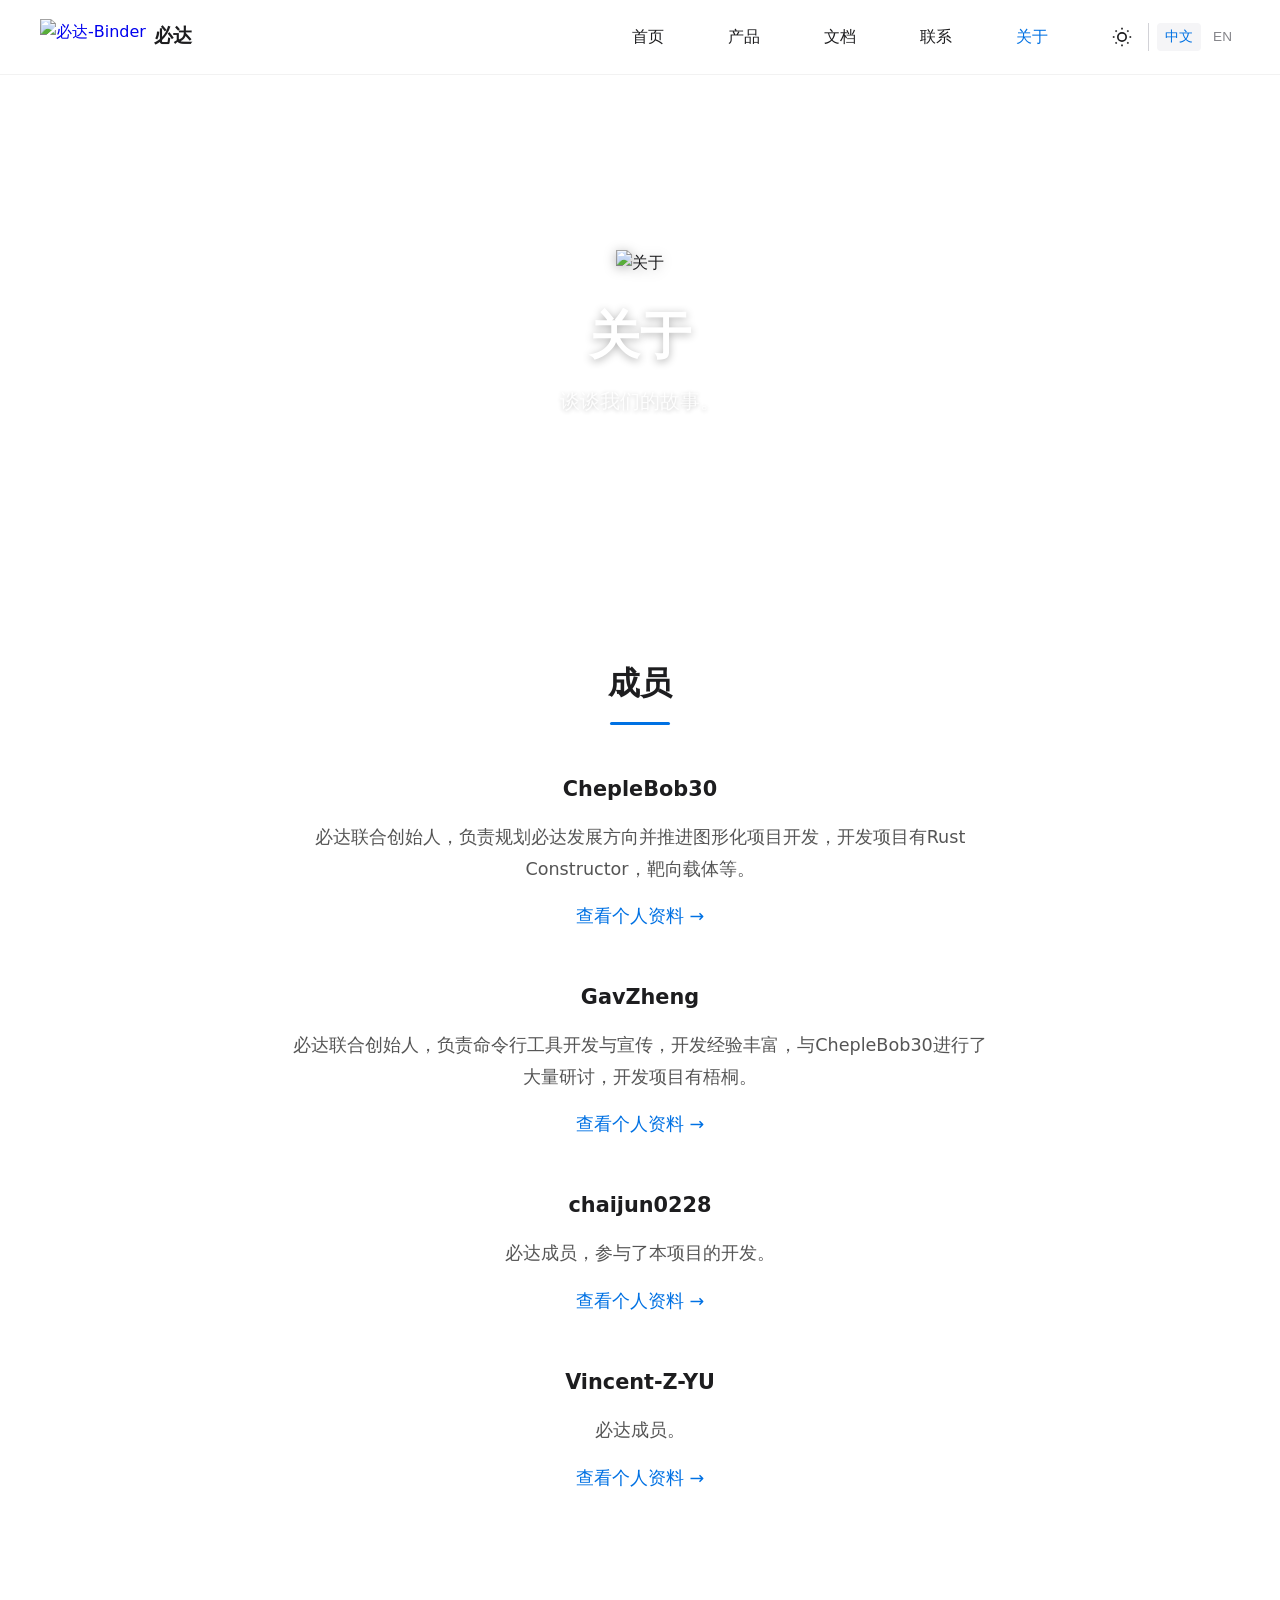
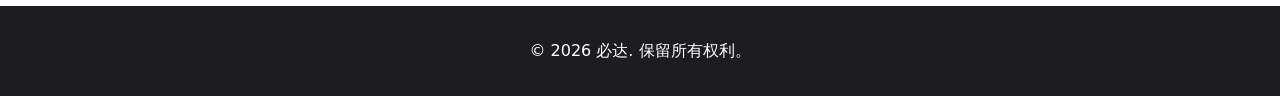
==== about.html @ 7b7fe7a0 "fix: website link wrong" ====
<!doctype html>
<html lang="zh-CN" data-theme="light">
    <head>
        <meta charset="UTF-8" />
        <meta name="viewport" content="width=device-width, initial-scale=1.0" />
        <title data-i18n="page.title.about">关于 - 必达-Binder</title>
        <link rel="icon" type="image/png" href="assets/images/icon.png" />
        <link rel="stylesheet" href="css/style.css" />
        <script>
            (function () {
                function getPref(key, fallback) {
                    try {
                        var v = localStorage.getItem(key);
                        if (v !== null && v !== undefined && v !== "") return v;
                    } catch (e) {}
                    var c = document.cookie.match(
                        new RegExp("(^| )" + key + "=([^;]+)"),
                    );
                    if (c) return decodeURIComponent(c[2]);
                    return fallback;
                }
                function setPref(key, val) {
                    try {
                        localStorage.setItem(key, val);
                    } catch (e) {}
                    var date = new Date();
                    date.setTime(date.getTime() + 365 * 24 * 60 * 60 * 1000);
                    document.cookie =
                        key +
                        "=" +
                        encodeURIComponent(val) +
                        ";expires=" +
                        date.toUTCString() +
                        ";path=/;SameSite=Lax";
                }
                window.__setPref = setPref;
                window.__getPref = getPref;

                var t = getPref(
                    "theme",
                    window.matchMedia("(prefers-color-scheme: dark)").matches
                        ? "dark"
                        : "light",
                );
                document.documentElement.setAttribute("data-theme", t);
                var l = getPref("lang", "zh");
                document.documentElement.lang = l === "zh" ? "zh-CN" : "en";
            })();
        </script>
    </head>
    <body>
        <nav class="navbar">
            <div class="nav-container">
                <div class="nav-brand">
                    <a href="index.html" class="nav-logo"
                        ><img src="assets/images/logo.png" alt="必达-Binder"
                    /></a>
                    <span class="nav-site-name" data-i18n="nav.site.name"
                        >必达</span
                    >
                </div>
                <button class="hamburger" aria-label="菜单">
                    <span class="hamburger-line"></span>
                    <span class="hamburger-line"></span>
                    <span class="hamburger-line"></span>
                </button>
                <div class="nav-links">
                    <a href="index.html" class="nav-link" data-i18n="nav.home"
                        >首页</a
                    >
                    <a
                        href="products.html"
                        class="nav-link"
                        data-i18n="nav.products"
                        >产品</a
                    >
                    <a href="docs.html" class="nav-link" data-i18n="nav.docs"
                        >文档</a
                    >
                    <a
                        href="contact.html"
                        class="nav-link"
                        data-i18n="nav.contact"
                        >联系</a
                    >
                    <a
                        href="about.html"
                        class="nav-link active"
                        data-i18n="nav.about"
                        >关于</a
                    >
                    <div class="nav-actions">
                        <button
                            id="theme-toggle"
                            class="theme-toggle"
                            aria-label="切换主题"
                        >
                            <svg
                                class="icon-moon"
                                viewBox="0 0 24 24"
                                fill="none"
                                stroke="currentColor"
                                stroke-width="2"
                            >
                                <path
                                    d="M21 12.79A9 9 0 1 1 11.21 3 7 7 0 0 0 21 12.79z"
                                />
                            </svg>
                            <svg
                                class="icon-sun"
                                viewBox="0 0 24 24"
                                fill="none"
                                stroke="currentColor"
                                stroke-width="2"
                            >
                                <circle cx="12" cy="12" r="5" />
                                <line x1="12" y1="1" x2="12" y2="3" />
                                <line x1="12" y1="21" x2="12" y2="23" />
                                <line x1="4.22" y1="4.22" x2="5.64" y2="5.64" />
                                <line
                                    x1="18.36"
                                    y1="18.36"
                                    x2="19.78"
                                    y2="19.78"
                                />
                                <line x1="1" y1="12" x2="3" y2="12" />
                                <line x1="21" y1="12" x2="23" y2="12" />
                                <line
                                    x1="4.22"
                                    y1="19.78"
                                    x2="5.64"
                                    y2="18.36"
                                />
                                <line
                                    x1="18.36"
                                    y1="5.64"
                                    x2="19.78"
                                    y2="4.22"
                                />
                            </svg>
                        </button>
                        <div class="lang-switcher">
                            <button class="lang-btn" data-lang="zh">
                                中文
                            </button>
                            <button class="lang-btn" data-lang="en">EN</button>
                        </div>
                    </div>
                </div>
            </div>
        </nav>

        <section
            class="page-banner"
            style="background-image: url(&quot;assets/images/bg.png&quot;)"
        >
            <div class="banner-overlay">
                <img
                    src="assets/images/light/about.png"
                    alt="关于"
                    class="banner-icon"
                    data-theme-img
                    data-light="assets/images/light/about.png"
                    data-dark="assets/images/dark/about.png"
                />
                <h1 data-i18n="banner.about.title">关于</h1>
                <p data-i18n="banner.about.subtitle">谈谈我们的故事。</p>
            </div>
        </section>

        <section class="section" id="members">
            <h2 class="section-title" data-i18n="about.github.members">成员</h2>

            <div class="member-section">
                <h3>ChepleBob30</h3>
                <p class="section-text" data-i18n="about.github.cheplebob30">
                    必达联合创始人，负责规划必达发展方向并推进图形化项目开发，开发项目有Rust
                    Constructor，靶向载体等。
                </p>
                <p class="section-text" style="margin-top: 1rem">
                    <a
                        href="https://github.com/orgs/binder-organization/people/ChepleBob30"
                        class="feature-link"
                        target="_blank"
                        rel="noopener"
                        data-i18n="about.github.link"
                        >查看 →</a
                    >
                </p>
            </div>

            <div class="member-section">
                <h3>GavZheng</h3>
                <p class="section-text" data-i18n="about.github.gavzheng">
                    必达联合创始人，负责命令行工具开发与宣传，开发经验丰富，与ChepleBob30进行了大量研讨，开发项目有梧桐。
                </p>
                <p class="section-text" style="margin-top: 1rem">
                    <a
                        href="https://github.com/orgs/binder-organization/people/GavZheng"
                        class="feature-link"
                        target="_blank"
                        rel="noopener"
                        data-i18n="about.github.link"
                        >查看 →</a
                    >
                </p>
            </div>

            <div class="member-section">
                <h3>chaijun0228</h3>
                <p class="section-text" data-i18n="about.github.chaijun0228">
                    必达成员，参与了本项目的开发。
                </p>
                <p class="section-text" style="margin-top: 1rem">
                    <a
                        href="https://github.com/orgs/binder-organization/people/chaijun0228"
                        class="feature-link"
                        target="_blank"
                        rel="noopener"
                        data-i18n="about.github.link"
                        >查看 →</a
                    >
                </p>
            </div>

            <div class="member-section">
                <h3>Vincent-Z-YU</h3>
                <p class="section-text" data-i18n="about.github.vincent-z-yu">
                    必达成员。
                </p>
                <p class="section-text" style="margin-top: 1rem">
                    <a
                        href="https://github.com/orgs/binder-organization/people/Vincent-Z-YU"
                        class="feature-link"
                        target="_blank"
                        rel="noopener"
                        data-i18n="about.github.link"
                        >查看 →</a
                    >
                </p>
            </div>
        </section>

        <footer class="footer">
            <p data-i18n="footer.copyright">
                &copy; 2026 必达-Binder. 保留所有权利。
            </p>
        </footer>

        <script src="js/script.js"></script>
        <script src="js/i18n.js"></script>
    </body>
</html>
---- css/style.css ----
/* 基础样式变量 */
:root {
    --primary-color: #1d1d1f;
    --accent-color: #0071e3;
    --light-bg: #f5f5f7;
    --text-color: #1d1d1f;
    --border-color: #d2d2d7;
    --text-secondary: #86868b;
    --body-bg: #ffffff;
    --navbar-bg: rgba(255, 255, 255, 0.98);
    --footer-bg: var(--primary-color);
    --footer-text: #ffffff;
    --feature-text-color: #555555;
    --hamburger-color: var(--primary-color);
    --nav-mobile-bg: #ffffff;
    --scrollbar-track: var(--light-bg);
    --scrollbar-thumb: var(--primary-color);
    --nav-mobile-border: var(--border-color);
    --banner-overlay-bg: rgba(0, 0, 0, 0.45);
    --banner-sub-color: rgba(255, 255, 255, 0.9);
    --link-hover: #005bb5;
    --nav-link-border: var(--border-color);
    --nav-mobile-shadow: rgba(0, 0, 0, 0.1);
}

[data-theme="dark"] {
    --primary-color: #f5f5f7;
    --accent-color: #2997ff;
    --light-bg: #1c1c1e;
    --text-color: #f5f5f7;
    --border-color: #38383a;
    --text-secondary: #98989d;
    --body-bg: #000000;
    --navbar-bg: rgba(28, 28, 30, 0.98);
    --footer-bg: #1c1c1e;
    --footer-text: #f5f5f7;
    --feature-text-color: #a1a1a6;
    --hamburger-color: #f5f5f7;
    --nav-mobile-bg: #1c1c1e;
    --scrollbar-track: #1c1c1e;
    --scrollbar-thumb: #98989d;
    --nav-mobile-border: #38383a;
    --banner-overlay-bg: rgba(0, 0, 0, 0.6);
    --banner-sub-color: rgba(255, 255, 255, 0.85);
    --link-hover: #64b5f6;
    --nav-link-border: #38383a;
    --nav-mobile-shadow: rgba(0, 0, 0, 0.4);
}

* {
    margin: 0;
    padding: 0;
    box-sizing: border-box;
}

body {
    font-family:
        "Segoe UI",
        system-ui,
        -apple-system,
        sans-serif;
    line-height: 1.6;
    color: var(--text-color);
    background: var(--body-bg);
    min-height: 100vh;
    display: flex;
    flex-direction: column;
}

/* 通用版块样式 */
.section {
    max-width: 1200px;
    margin: 0 auto;
    padding: 4rem 1rem;
    flex: 1;
}

.section h2 {
    text-align: center;
    font-size: 2rem;
    margin-bottom: 3rem;
    color: var(--primary-color);
    font-weight: 600;
}

/* 通用标题 */
.section-title {
    text-align: center;
    font-size: 2rem;
    margin-bottom: 3rem;
    color: var(--primary-color);
    font-weight: 600;
}

.section-title::after {
    content: "";
    display: block;
    width: 60px;
    height: 3px;
    background: var(--accent-color);
    margin: 0.8rem auto 0;
    border-radius: 2px;
}

/* 通用文本 */
.section-text {
    text-align: center;
    font-size: 1.1rem;
    line-height: 1.8;
    color: var(--feature-text-color);
    max-width: 700px;
    margin: 0 auto;
}

.section-text a {
    color: var(--accent-color);
    text-decoration: none;
    font-weight: 500;
    transition: color 0.2s ease;
}

.section-text a:hover {
    color: var(--link-hover);
    text-decoration: underline;
}

/* 成员区块 */
.member-section {
    max-width: 700px;
    margin: 0 auto 3rem;
    text-align: center;
}

.member-section h3 {
    font-size: 1.3rem;
    font-weight: 600;
    color: var(--primary-color);
    margin-bottom: 1rem;
}

/* 导航栏样式 */
.navbar {
    background: var(--navbar-bg);
    padding: 1rem;
    position: sticky;
    top: 0;
    z-index: 250;
    box-shadow: 0 1px 0 rgba(0, 0, 0, 0.05);
    transition: all 0.3s ease;
}

.navbar.shrink {
    padding: 0.5rem 1rem;
    box-shadow: 0 2px 8px rgba(0, 0, 0, 0.1);
}

.nav-container {
    display: flex;
    justify-content: space-between;
    align-items: center;
    max-width: 1200px;
    margin: 0 auto;
}

.nav-brand {
    display: flex;
    align-items: center;
    gap: 0.5rem;
    text-decoration: none;
}

.nav-logo {
    display: flex;
    align-items: center;
    text-decoration: none;
}

.nav-logo img {
    height: 36px;
    width: auto;
    transition: height 0.3s ease;
}

.navbar.shrink .nav-logo img {
    height: 28px;
}

.nav-site-name {
    font-size: 1.2rem;
    font-weight: 700;
    color: var(--primary-color);
    white-space: nowrap;
}

.nav-links {
    display: flex;
    justify-content: center;
    gap: 2rem;
    flex-wrap: wrap;
}

.nav-link {
    color: var(--primary-color);
    text-decoration: none;
    padding: 0.5rem 1rem;
    transition: color 0.2s ease;
    border-radius: 4px;
}

.nav-link:hover,
.nav-link.active {
    color: var(--accent-color);
}

/* 汉堡菜单按钮 */
.hamburger {
    display: none;
    flex-direction: column;
    justify-content: center;
    align-items: center;
    width: 36px;
    height: 36px;
    background: none;
    border: none;
    cursor: pointer;
    padding: 4px;
    z-index: 300;
}

.hamburger-line {
    display: block;
    width: 24px;
    height: 2px;
    background: var(--hamburger-color);
    border-radius: 2px;
    transition: all 0.3s ease;
}

.hamburger-line:nth-child(1) {
    margin-bottom: 6px;
}

.hamburger-line:nth-child(2) {
    margin-bottom: 6px;
}

.hamburger.active .hamburger-line:nth-child(1) {
    transform: translateY(8px) rotate(45deg);
}

.hamburger.active .hamburger-line:nth-child(2) {
    opacity: 0;
}

.hamburger.active .hamburger-line:nth-child(3) {
    transform: translateY(-8px) rotate(-45deg);
}

/* 页面横幅 - 图片背景 + 居中粗体文本 */
.page-banner {
    position: relative;
    width: 100%;
    min-height: 520px;
    background-size: cover;
    background-position: center;
    background-repeat: no-repeat;
    display: flex;
    align-items: center;
    justify-content: center;
}

.banner-overlay {
    position: relative;
    z-index: 2;
    text-align: center;
    padding: 2.5rem 3rem;
}

.banner-overlay .banner-icon {
    width: 120px;
    height: 120px;
    object-fit: contain;
    margin-bottom: 1.2rem;
    filter: drop-shadow(0 2px 6px rgba(0, 0, 0, 0.3));
}

.banner-overlay h1 {
    font-size: 3.2rem;
    font-weight: 800;
    color: #fff;
    margin-bottom: 0.5rem;
    text-shadow: 0 2px 8px rgba(0, 0, 0, 0.3);
}

.banner-overlay p {
    font-size: 1.25rem;
    color: var(--banner-sub-color);
    text-shadow: 0 1px 4px rgba(0, 0, 0, 0.2);
}

@media (max-width: 768px) {
    .page-banner {
        min-height: 380px;
    }

    .banner-overlay .banner-icon {
        width: 90px;
        height: 90px;
    }

    .banner-overlay h1 {
        font-size: 2.2rem;
    }

    .banner-overlay p {
        font-size: 1rem;
    }
}

/* 通用左右布局：左图，右上文本，右下链接 */
.feature-layout {
    display: grid;
    grid-template-columns: 360px 1fr;
    gap: 3rem;
    align-items: center;
    width: 900px;
    margin: 0 auto;
}

.feature-layout .feature-img {
    width: 360px;
    height: 240px;
    object-fit: contain;
    border-radius: 12px;
    display: block;
}

.feature-layout .feature-text {
    display: flex;
    flex-direction: column;
    gap: 1.2rem;
    overflow: hidden;
}

.feature-layout .feature-text h3 {
    font-size: 1.5rem;
    font-weight: 600;
    color: var(--primary-color);
    overflow: hidden;
    text-overflow: ellipsis;
    white-space: nowrap;
}

.feature-layout .feature-text p {
    font-size: 1.05rem;
    line-height: 1.8;
    color: var(--feature-text-color);
    display: -webkit-box;
    -webkit-line-clamp: 2;
    line-clamp: 2;
    -webkit-box-orient: vertical;
    overflow: hidden;
    text-overflow: ellipsis;
}

.feature-layout .feature-text .feature-link {
    color: var(--accent-color);
    text-decoration: none;
    font-weight: 500;
    font-size: 1.05rem;
    transition: color 0.2s ease;
    display: inline-block;
    overflow: hidden;
    text-overflow: ellipsis;
    white-space: nowrap;
}

.feature-layout .feature-text .feature-link:hover {
    color: var(--link-hover);
    text-decoration: underline;
}

/* 页脚 */
.footer {
    background: var(--footer-bg);
    color: var(--footer-text);
    text-align: center;
    padding: 2rem 1rem;
    margin-top: auto;
}

/* 响应式导航 - 窄窗口汉堡菜单 */
@media (max-width: 960px) {
    .hamburger {
        display: flex;
    }

    .nav-links {
        position: fixed;
        top: 0;
        right: 0;
        width: 300px;
        max-width: 85vw;
        height: 100vh;
        background: var(--nav-mobile-bg);
        flex-direction: column;
        padding: 4.5rem 1.5rem 2rem;
        gap: 0;
        box-shadow: -8px 0 24px var(--nav-mobile-shadow);
        transform: translateX(100%);
        z-index: 200;
        overflow-y: auto;
        transition: transform 0.35s cubic-bezier(0.4, 0, 0.2, 1);
    }

    .nav-links.open {
        transform: translateX(0);
    }

    .nav-link {
        padding: 1rem 0.5rem;
        border-bottom: 1px solid var(--nav-link-border);
        width: 100%;
        text-align: left;
        font-size: 1.05rem;
        transition: background 0.2s ease;
    }

    .nav-link:hover {
        background: var(--light-bg);
    }

    .nav-link:last-child {
        border-bottom: none;
    }

    .feature-layout {
        grid-template-columns: 1fr;
        max-width: 400px;
        text-align: center;
    }

    .feature-layout .feature-img {
        width: 100%;
        max-width: 280px;
        height: auto;
        aspect-ratio: 3 / 2;
        margin: 0 auto;
    }

    .feature-layout .feature-text {
        align-items: center;
    }

    .feature-layout .feature-text .feature-link {
        display: inline-block;
    }
}

/* 移动端菜单遮罩 - 仅在窄窗口生效 */
.nav-backdrop {
    display: none;
}

@media (max-width: 960px) {
    .nav-backdrop {
        display: block;
        position: fixed;
        inset: 0;
        background: rgba(0, 0, 0, 0.4);
        z-index: 150;
        opacity: 0;
        transition: opacity 0.35s ease;
        pointer-events: none;
    }

    .nav-backdrop.active {
        opacity: 1;
        pointer-events: auto;
    }
}

/* 禁止背景滚动 */
body.menu-open {
    overflow: hidden;
}

/* 主题切换按钮 */
.theme-toggle {
    background: none;
    border: none;
    cursor: pointer;
    padding: 0.5rem;
    display: flex;
    align-items: center;
    justify-content: center;
    color: var(--primary-color);
    transition: color 0.2s ease;
    margin-left: 0.5rem;
}

.theme-toggle:hover {
    color: var(--accent-color);
}

.theme-toggle svg {
    width: 20px;
    height: 20px;
}

.theme-toggle .icon-sun,
.theme-toggle .icon-moon {
    display: none;
}

[data-theme="light"] .theme-toggle .icon-sun,
[data-theme="dark"] .theme-toggle .icon-moon {
    display: block;
}

/* 语言切换按钮 */
.lang-switcher {
    display: flex;
    align-items: center;
    gap: 0.25rem;
    margin-left: 0.5rem;
    padding-left: 0.5rem;
    border-left: 1px solid var(--border-color);
}

.lang-btn {
    background: none;
    border: none;
    cursor: pointer;
    padding: 0.3rem 0.5rem;
    font-size: 0.85rem;
    font-weight: 500;
    color: var(--text-secondary);
    border-radius: 4px;
    transition: all 0.2s ease;
}

.lang-btn:hover {
    color: var(--accent-color);
}

.lang-btn.active {
    color: var(--accent-color);
    background: var(--light-bg);
}

.nav-actions {
    display: flex;
    align-items: center;
}

@media (max-width: 960px) {
    .lang-switcher {
        border-left: none;
        margin-left: 0;
        padding-left: 0;
        margin-top: 1rem;
        padding-top: 1rem;
        border-top: 1px solid var(--nav-link-border);
        justify-content: center;
    }

    .theme-toggle {
        margin-left: 0;
    }

    .nav-actions {
        flex-direction: column;
        align-items: center;
    }
}
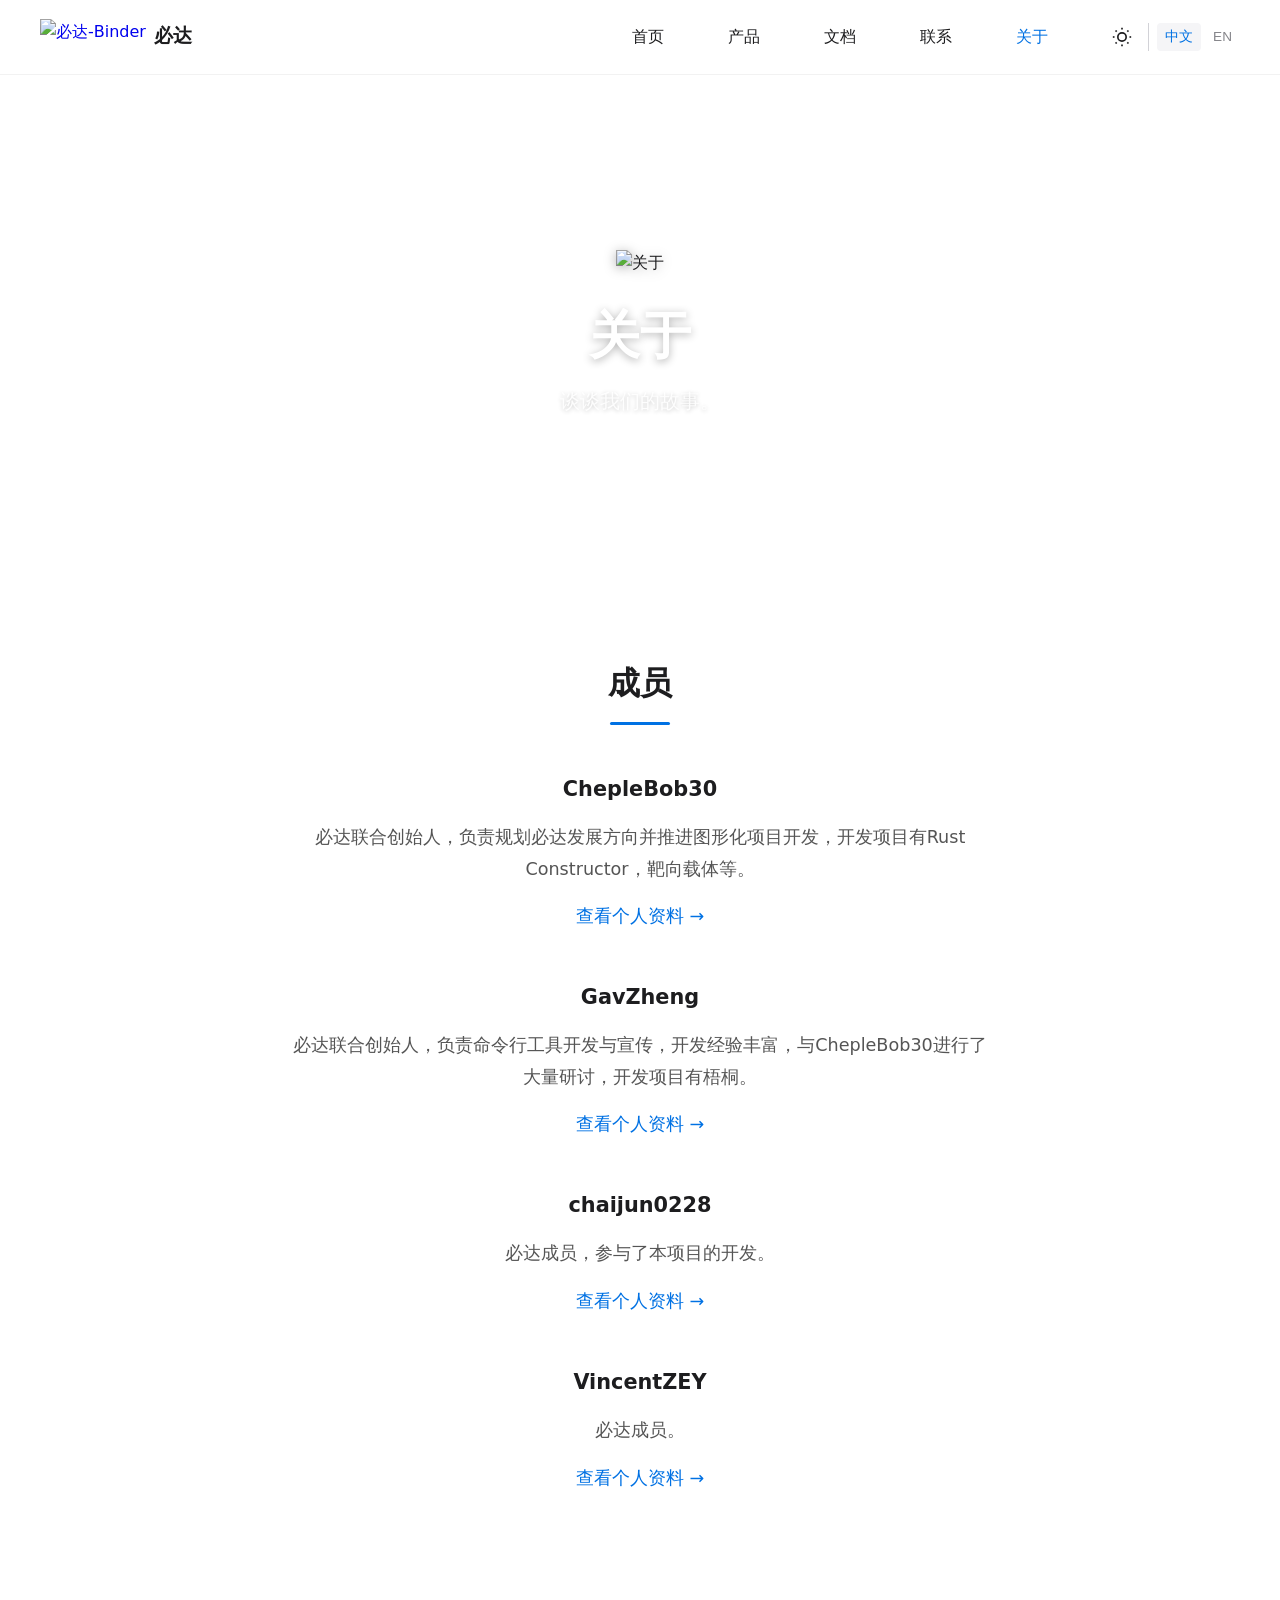
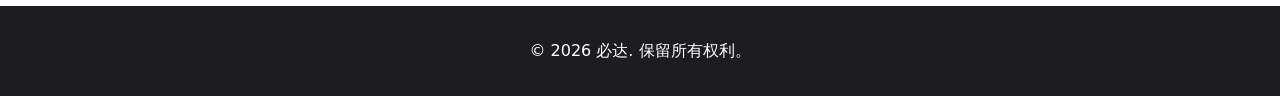
==== commit 90df232a: "fix: 修复 about.html 页面错误" ====
--- a/about.html
+++ b/about.html
@@ -179,7 +179,7 @@
                 </p>
                 <p class="section-text" style="margin-top: 1rem">
                     <a
-                        href="https://github.com/orgs/binder-organization/people/ChepleBob30"
+                        href="https://github.com/ChepleBob30"
                         class="feature-link"
                         target="_blank"
                         rel="noopener"
@@ -196,7 +196,7 @@
                 </p>
                 <p class="section-text" style="margin-top: 1rem">
                     <a
-                        href="https://github.com/orgs/binder-organization/people/GavZheng"
+                        href="https://github.com/GavZheng"
                         class="feature-link"
                         target="_blank"
                         rel="noopener"
@@ -213,24 +213,24 @@
                 </p>
                 <p class="section-text" style="margin-top: 1rem">
                     <a
-                        href="https://github.com/orgs/binder-organization/people/chaijun0228"
-                        class="feature-link"
-                        target="_blank"
-                        rel="noopener"
-                        data-i18n="about.github.link"
-                        >查看 →</a
-                    >
-                </p>
-            </div>
-
-            <div class="member-section">
-                <h3>Vincent-Z-YU</h3>
+                        href="https://github.com/chaijun0228"
+                        class="feature-link"
+                        target="_blank"
+                        rel="noopener"
+                        data-i18n="about.github.link"
+                        >查看 →</a
+                    >
+                </p>
+            </div>
+
+            <div class="member-section">
+                <h3>VincentZEY</h3>
                 <p class="section-text" data-i18n="about.github.vincent-z-yu">
                     必达成员。
                 </p>
                 <p class="section-text" style="margin-top: 1rem">
                     <a
-                        href="https://github.com/orgs/binder-organization/people/Vincent-Z-YU"
+                        href="https://github.com/VincentZEY"
                         class="feature-link"
                         target="_blank"
                         rel="noopener"
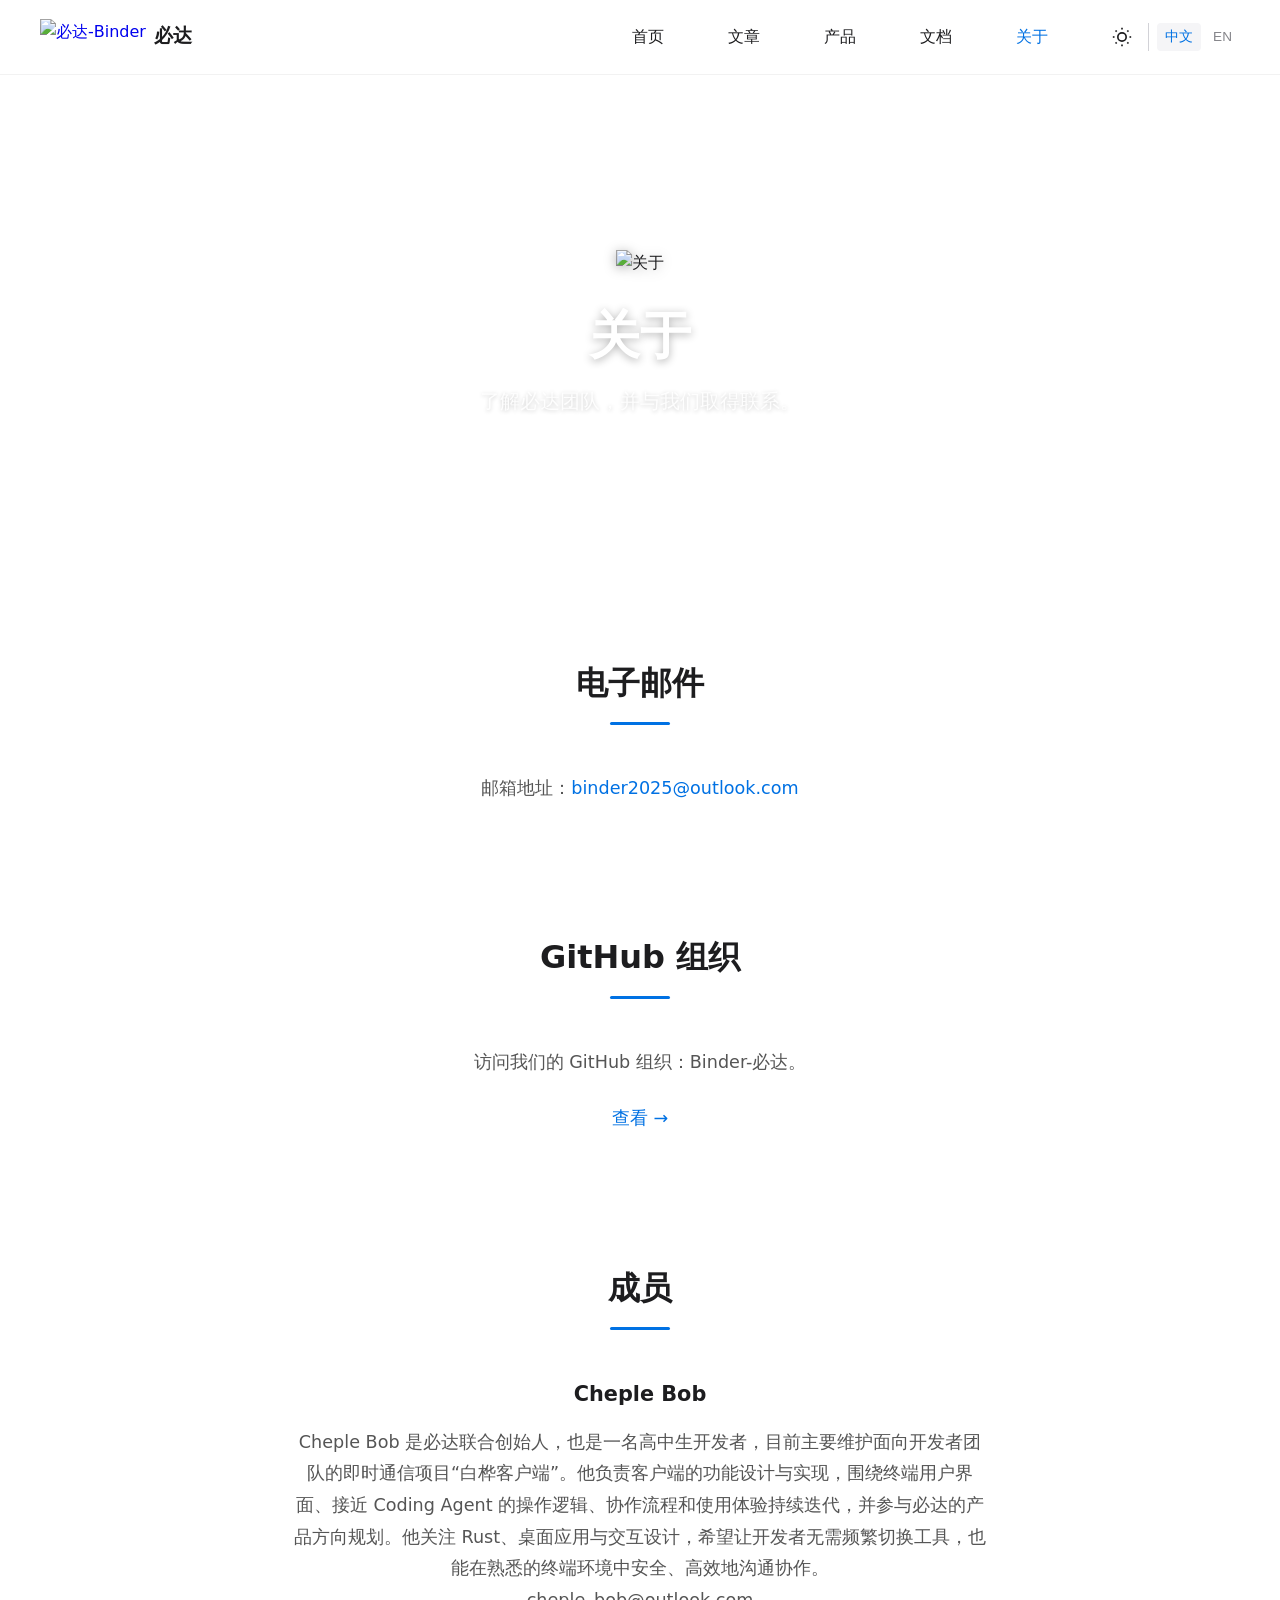
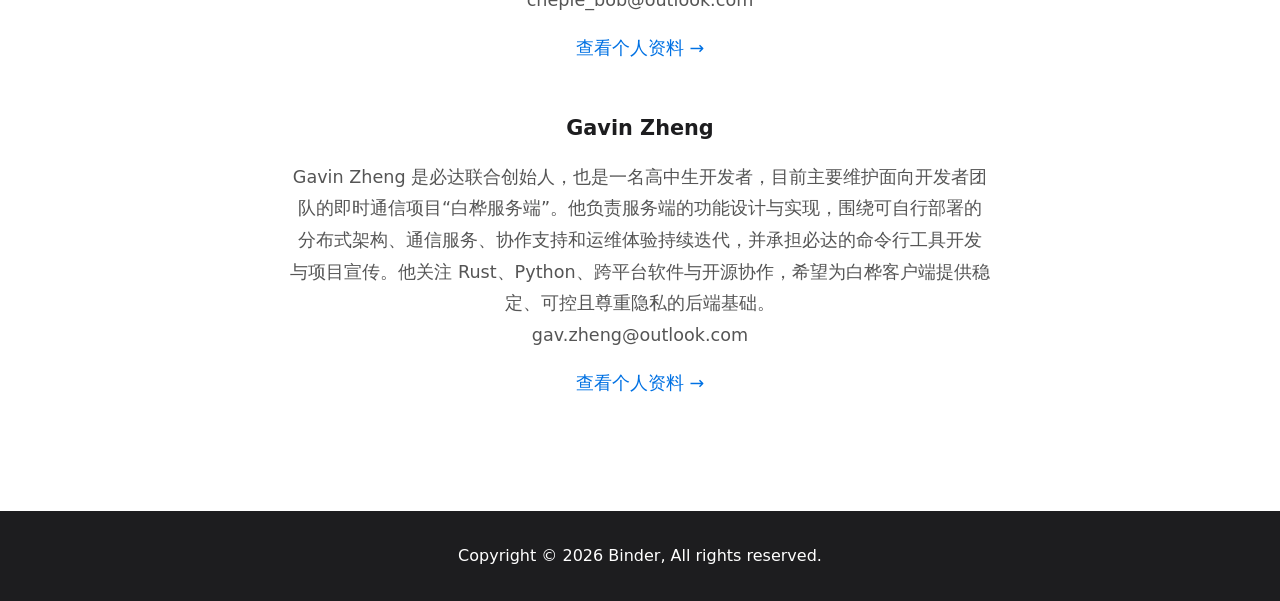
==== commit f8ed5958: "Merge 9c2632eb4d0611e9d3ebe9da5b6f5a0c14946172 into 667f22d47e2ac9bbfdcd50437cb27c76a9759a0a" ====
--- a/about.html
+++ b/about.html
@@ -69,6 +69,12 @@
                         >首页</a
                     >
                     <a
+                        href="article.html"
+                        class="nav-link"
+                        data-i18n="nav.articles"
+                        >文章</a
+                    >
+                    <a
                         href="products.html"
                         class="nav-link"
                         data-i18n="nav.products"
@@ -76,12 +82,6 @@
                     >
                     <a href="docs.html" class="nav-link" data-i18n="nav.docs"
                         >文档</a
-                    >
-                    <a
-                        href="contact.html"
-                        class="nav-link"
-                        data-i18n="nav.contact"
-                        >联系</a
                     >
                     <a
                         href="about.html"
@@ -156,27 +156,35 @@
         >
             <div class="banner-overlay">
                 <img
-                    src="assets/images/light/about.png"
+                    src="assets/images/dark/about.png"
                     alt="关于"
                     class="banner-icon"
-                    data-theme-img
-                    data-light="assets/images/light/about.png"
-                    data-dark="assets/images/dark/about.png"
                 />
                 <h1 data-i18n="banner.about.title">关于</h1>
-                <p data-i18n="banner.about.subtitle">谈谈我们的故事。</p>
-            </div>
+                <p data-i18n="banner.about.subtitle">了解必达团队，并与我们取得联系。</p>
+            </div>
+        </section>
+
+        <section class="section" id="contact">
+            <h2 class="section-title" data-i18n="contact.email.title">电子邮件</h2>
+            <p class="section-text"><span data-i18n="contact.email.label">邮箱地址：</span><a href="mailto:binder2025@outlook.com">binder2025@outlook.com</a></p>
+        </section>
+
+        <section class="section" id="github">
+            <h2 class="section-title" data-i18n="contact.github.title">GitHub 组织</h2>
+            <p class="section-text" data-i18n="contact.github.desc">访问我们的 GitHub 组织：Binder-必达。</p>
+            <p class="section-text" style="margin-top: 1.5rem">
+                <a href="https://github.com/binder-organization" class="feature-link" target="_blank" rel="noopener" data-i18n="contact.github.link">查看 →</a>
+            </p>
         </section>
 
         <section class="section" id="members">
             <h2 class="section-title" data-i18n="about.github.members">成员</h2>
 
             <div class="member-section">
-                <h3>ChepleBob30</h3>
-                <p class="section-text" data-i18n="about.github.cheplebob30">
-                    必达联合创始人，负责规划必达发展方向并推进图形化项目开发，开发项目有Rust
-                    Constructor，靶向载体等。
-                </p>
+                <h3>Cheple Bob</h3>
+                <p class="section-text member-bio" data-i18n="about.github.cheplebob30">Cheple Bob 是必达联合创始人，一名高中生开发者，目前主要维护面向开发者团队的即时通信项目“白桦客户端”。他负责客户端的功能设计与实现，围绕终端用户界面、接近 Coding Agent 的操作逻辑、协作流程和使用体验持续迭代，并参与必达的产品方向规划。他关注 Rust、桌面应用与交互设计，希望让开发者无需频繁切换工具，也能在熟悉的终端环境中安全、高效地沟通协作。
+cheple_bob@outlook.com</p>
                 <p class="section-text" style="margin-top: 1rem">
                     <a
                         href="https://github.com/ChepleBob30"
@@ -184,16 +192,15 @@
                         target="_blank"
                         rel="noopener"
                         data-i18n="about.github.link"
-                        >查看 →</a
+                        >查看个人资料 →</a
                     >
                 </p>
             </div>
 
             <div class="member-section">
-                <h3>GavZheng</h3>
-                <p class="section-text" data-i18n="about.github.gavzheng">
-                    必达联合创始人，负责命令行工具开发与宣传，开发经验丰富，与ChepleBob30进行了大量研讨，开发项目有梧桐。
-                </p>
+                <h3>Gavin Zheng</h3>
+                <p class="section-text member-bio" data-i18n="about.github.gavzheng">Gavin Zheng 是必达联合创始人，一名高中生开发者，目前主要维护面向开发者团队的即时通信项目“白桦服务端”。他负责服务端的功能设计与实现，围绕可自行部署的分布式架构、通信服务、协作支持和运维体验持续迭代，并承担必达的命令行工具开发与项目宣传。他关注 Rust、Python、跨平台软件与开源协作，希望为白桦客户端提供稳定、可控且尊重隐私的后端基础。
+gav.zheng@outlook.com</p>
                 <p class="section-text" style="margin-top: 1rem">
                     <a
                         href="https://github.com/GavZheng"
@@ -201,41 +208,7 @@
                         target="_blank"
                         rel="noopener"
                         data-i18n="about.github.link"
-                        >查看 →</a
-                    >
-                </p>
-            </div>
-
-            <div class="member-section">
-                <h3>chaijun0228</h3>
-                <p class="section-text" data-i18n="about.github.chaijun0228">
-                    必达成员，参与了本项目的开发。
-                </p>
-                <p class="section-text" style="margin-top: 1rem">
-                    <a
-                        href="https://github.com/chaijun0228"
-                        class="feature-link"
-                        target="_blank"
-                        rel="noopener"
-                        data-i18n="about.github.link"
-                        >查看 →</a
-                    >
-                </p>
-            </div>
-
-            <div class="member-section">
-                <h3>VincentZEY</h3>
-                <p class="section-text" data-i18n="about.github.vincent-z-yu">
-                    必达成员。
-                </p>
-                <p class="section-text" style="margin-top: 1rem">
-                    <a
-                        href="https://github.com/VincentZEY"
-                        class="feature-link"
-                        target="_blank"
-                        rel="noopener"
-                        data-i18n="about.github.link"
-                        >查看 →</a
+                        >查看个人资料 →</a
                     >
                 </p>
             </div>
@@ -243,7 +216,7 @@
 
         <footer class="footer">
             <p data-i18n="footer.copyright">
-                &copy; 2026 必达-Binder. 保留所有权利。
+                Copyright © 2026 Binder, All rights reserved.
             </p>
         </footer>
 
--- a/css/style.css
+++ b/css/style.css
@@ -73,6 +73,10 @@
     margin: 0 auto;
     padding: 4rem 1rem;
     flex: 1;
+    /* 必须显式给宽度：body 是列向 flex 容器，交叉轴（水平）上的 auto 边距会让
+       align-items: stretch 失效，section 于是按内容收缩，
+       每个区块宽度随文字长短变化，套上矩形后左右就对不齐了。 */
+    width: 100%;
 }
 
 .section h2 {
@@ -138,6 +142,13 @@
     margin-bottom: 1rem;
 }
 
+/* 成员介绍词条里用 \n 分隔正文与邮箱，setLanguage 走 textContent 赋值，
+   需要 pre-line 才会把换行渲染成换行。只挂在 .member-bio 上，
+   免得带嵌套标签的段落把源码里的换行也照出来。 */
+.member-bio {
+    white-space: pre-line;
+}
+
 /* 导航栏样式 */
 .navbar {
     background: var(--navbar-bg);
@@ -146,7 +157,9 @@
     top: 0;
     z-index: 250;
     box-shadow: 0 1px 0 rgba(0, 0, 0, 0.05);
-    transition: all 0.3s ease;
+    /* 只过渡真正会变化的属性：all 会把主题切换等无关属性一起纳入动画，
+       收缩过程中容易表现为整条导航栏抖动。 */
+    transition: padding 0.3s ease, box-shadow 0.3s ease;
 }
 
 .navbar.shrink {
@@ -317,13 +330,40 @@
     }
 }
 
+/* 首页/产品/文档的特性区块：与文章页同一套版式，每块都用圆角矩形包裹。
+   .section 默认 flex: 1 会按视口剩余高度把每个区块撑开，导致块与块之间的
+   上下间距随窗口高度变化、看起来没对齐；这里改成按内容高度排列并用固定内边距，
+   矩形宽度与文章页列表一样受 max-width 900px 约束，左右边缘自然对齐。 */
+.feature-section {
+    flex: none;
+    padding: 0.75rem 1rem;
+}
+
+.page-banner + .feature-section {
+    padding-top: 3rem;
+}
+
+.feature-section:last-of-type {
+    padding-bottom: 3rem;
+}
+
+.feature-section .feature-layout {
+    background: var(--light-bg);
+    border: 1px solid var(--border-color);
+    border-radius: 16px;
+    padding: 2rem 2.5rem;
+}
+
 /* 通用左右布局：左图，右上文本，右下链接 */
 .feature-layout {
     display: grid;
     grid-template-columns: 360px 1fr;
     gap: 3rem;
     align-items: center;
-    width: 900px;
+    /* 必须是可收缩的流式宽度：写死 width 时，视口比它窄就会整块越出右边界，
+       页面随之能往右滚出空白，居中内容也看起来偏左。 */
+    width: 100%;
+    max-width: 900px;
     margin: 0 auto;
 }
 
@@ -356,11 +396,12 @@
     line-height: 1.8;
     color: var(--feature-text-color);
     display: -webkit-box;
+    -webkit-box-orient: vertical;
     -webkit-line-clamp: 2;
-    line-clamp: 2;
-    -webkit-box-orient: vertical;
+    /* 高度钉成「行数 × 行高」：盒子比行数高时，火狐会把裁断剩下的半行画到下一行，
+       省略号就落在倒数第二行。标准 line-clamp 在火狐 152 不生效，这里只留 -webkit 前缀版本。 */
+    max-height: calc(2 * 1.8em);
     overflow: hidden;
-    text-overflow: ellipsis;
 }
 
 .feature-layout .feature-text .feature-link {
@@ -440,12 +481,21 @@
         text-align: center;
     }
 
+    /* 窄窗口的矩形内边距收窄，避免把 400px 的可用宽度吃掉太多 */
+    .feature-section .feature-layout {
+        padding: 1.5rem 1.25rem;
+    }
+
+    /* 单列时图片盒子宽度受 max-width 限制，必须显式 justify-self: center，
+       否则火狐按 stretch 对齐会把图片贴在列起点而不是居中。 */
     .feature-layout .feature-img {
         width: 100%;
         max-width: 280px;
         height: auto;
         aspect-ratio: 3 / 2;
-        margin: 0 auto;
+        margin-left: auto;
+        margin-right: auto;
+        justify-self: center;
     }
 
     .feature-layout .feature-text {
@@ -574,3 +624,254 @@
         align-items: center;
     }
 }
+
+/* 文章列表页：纵向排列的圆角矩形卡片 */
+.article-list {
+    display: flex;
+    flex-direction: column;
+    gap: 1.5rem;
+    max-width: 900px;
+    margin: 0 auto;
+}
+
+.article-card {
+    display: flex;
+    flex-direction: column;
+    height: 300px;
+    padding: 1.5rem 1.75rem;
+    background: var(--light-bg);
+    border: 1px solid var(--border-color);
+    border-radius: 16px;
+    overflow: hidden;
+}
+
+/* 标题在矩形左上方，链接只包住文字本身，卡片空白处不响应点击 */
+.article-card-title {
+    align-self: flex-start;
+    font-size: 1.35rem;
+    font-weight: 600;
+    line-height: 1.4;
+    color: var(--primary-color);
+    text-decoration: none;
+    overflow: hidden;
+    text-overflow: ellipsis;
+    white-space: nowrap;
+    max-width: 100%;
+}
+
+.article-card-title:hover {
+    color: var(--accent-color);
+    text-decoration: underline;
+}
+
+/* 标题下方的灰色小字：发表时间与作者并排 */
+.article-card-meta {
+    display: flex;
+    align-items: baseline;
+    gap: 0.5rem;
+    margin-top: 0.35rem;
+    font-size: 0.85rem;
+    color: var(--text-secondary);
+}
+
+.article-card-separator {
+    opacity: 0.6;
+}
+
+/* 摘要吃掉卡片剩下的下半部分，装不下的部分裁成省略号。
+   max-height 必须精确等于「clamp 行数 × 行高」：盒子被 flex 撑得更高时，
+   火狐会把裁断后剩下的半行（尤其是长 URL 这种不可断词）画到下一行，
+   省略号就出现在倒数第二行。去掉标准 line-clamp 与 text-overflow，
+   它们在火狐 152 上分别不生效与不参与本裁剪。 */
+.article-card-preview {
+    flex: 1;
+    min-height: 0;
+    margin-top: 1rem;
+    font-size: 1rem;
+    line-height: 1.8;
+    color: var(--feature-text-color);
+    white-space: pre-line;
+    display: -webkit-box;
+    -webkit-box-orient: vertical;
+    -webkit-line-clamp: 6;
+    max-height: calc(6 * 1.8em);
+    overflow: hidden;
+}
+
+.article-notice {
+    padding: 2rem 0;
+    text-align: center;
+    font-size: 1.05rem;
+    color: var(--text-secondary);
+}
+
+/* 正文页：顶部横幅与列表页完全一致，文章自身内容装进一个比页面窄的圆角矩形 */
+.article-box {
+    display: flex;
+    flex-direction: column;
+    max-width: 860px;
+    margin: 0 auto;
+    padding: 2.75rem 3rem;
+    background: var(--light-bg);
+    border: 1px solid var(--border-color);
+    border-radius: 18px;
+}
+
+/* 标题左对齐并清掉全局 .section h2 的居中与 3rem 下边距；
+   选择器必须带上 .article-box 才能压过 .section h2 的权重。 */
+.article-box .article-box-title {
+    font-size: 2.2rem;
+    font-weight: 700;
+    line-height: 1.4;
+    color: var(--primary-color);
+    text-align: center;
+    margin: 0;
+}
+
+/* 作者 - 发表时间：居中、粗体、灰字；灰色再往正文色提一档保证可见度 */
+.article-box-meta {
+    display: flex;
+    justify-content: center;
+    align-items: baseline;
+    gap: 0.75rem;
+    margin-top: 1.25rem;
+    font-size: 1rem;
+    font-weight: 600;
+    color: var(--text-secondary);
+    color: color-mix(in srgb, var(--text-secondary) 55%, var(--text-color));
+}
+
+.article-box-meta-separator {
+    opacity: 0.6;
+}
+
+/* header 左对齐；与相邻部分之间明显留白，部分内部行距不变 */
+.article-box-header {
+    margin-top: 1.75rem;
+    font-size: 1.2rem;
+    line-height: 1.9;
+    color: var(--text-color);
+    text-align: left;
+    white-space: pre-line;
+}
+
+/* content 比其余层级再往里收一点，不贴着矩形边缘 */
+.article-box-content {
+    flex: 1;
+    margin-top: 1.75rem;
+    padding: 0 1.25rem;
+    font-size: 1.15rem;
+    line-height: 1.95;
+    color: var(--feature-text-color);
+}
+
+.article-box-content p + p {
+    margin-top: 1.25rem;
+}
+
+.article-box-content h1,
+.article-box-content h2,
+.article-box-content h3,
+.article-box-content h4,
+.article-box-content h5,
+.article-box-content h6 {
+    margin: 1.6em 0 0.65em;
+    line-height: 1.35;
+    color: var(--text-color);
+}
+
+.article-box-content ul,
+.article-box-content ol,
+.article-box-content blockquote,
+.article-box-content pre {
+    margin: 1.1em 0;
+}
+
+.article-box-content ul,
+.article-box-content ol {
+    padding-left: 1.6em;
+}
+
+.article-box-content blockquote {
+    padding-left: 1em;
+    border-left: 3px solid var(--text-secondary);
+    color: var(--text-secondary);
+}
+
+.article-box-content pre {
+    overflow-x: auto;
+    padding: 1em;
+    border-radius: 0.5rem;
+    background: color-mix(in srgb, var(--text-color) 7%, transparent);
+    font-size: 0.9em;
+}
+
+.article-box-content code {
+    padding: 0.1em 0.25em;
+    border-radius: 0.25rem;
+    background: color-mix(in srgb, var(--text-color) 7%, transparent);
+}
+
+.article-box-content pre code {
+    padding: 0;
+    background: transparent;
+}
+
+.article-box-content a {
+    color: var(--link-color, #1683d8);
+    text-decoration: underline;
+}
+
+.article-box-content img {
+    display: block;
+    max-width: 100%;
+    height: auto;
+    margin: 1rem auto;
+    border-radius: 0.5rem;
+}
+
+/* footer 在 content 下方、矩形右下角 */
+.article-box-footer {
+    margin-top: 4rem;
+    font-size: 1.05rem;
+    line-height: 1.8;
+    color: var(--text-secondary);
+    color: color-mix(in srgb, var(--text-secondary) 55%, var(--text-color));
+    text-align: right;
+}
+
+.article-license {
+    margin-top: 1.5rem;
+    color: var(--text-secondary);
+    font-size: 0.85rem;
+    text-align: center;
+}
+
+.article-license a {
+    color: var(--primary-color);
+}
+
+@media (max-width: 960px) {
+    .article-card {
+        height: 280px;
+        padding: 1.25rem 1.25rem;
+    }
+
+    .article-card-preview {
+        -webkit-line-clamp: 5;
+        max-height: calc(5 * 1.8em);
+    }
+
+    .article-box {
+        padding: 1.75rem 1.25rem;
+    }
+
+    .article-box .article-box-title {
+        font-size: 1.75rem;
+    }
+
+    /* 窄窗口本身没多少横向空间，正文不再额外内缩 */
+    .article-box-content {
+        padding: 0;
+    }
+}
